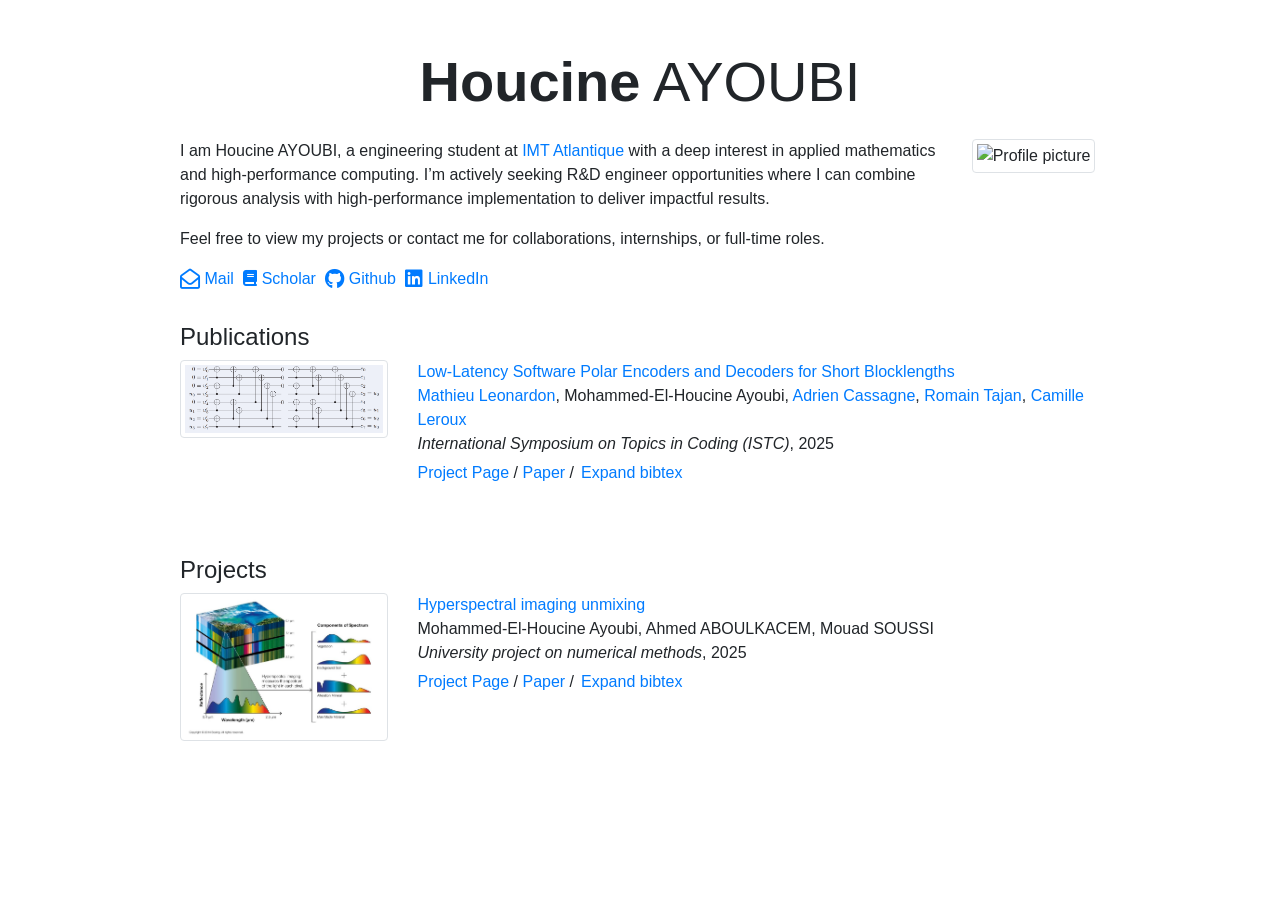
==== index.html @ 0d68928b "corrected a typo" ====
<!doctype html>
<html lang="en">

<head>
  <!-- Required meta tags -->
  <meta charset="utf-8">
  <meta name="viewport" content="width=device-width, initial-scale=1, shrink-to-fit=no">

  <!-- Bootstrap CSS -->
  <link rel="stylesheet" href="https://maxcdn.bootstrapcdn.com/bootstrap/4.0.0/css/bootstrap.min.css"
    integrity="sha384-Gn5384xqQ1aoWXA+058RXPxPg6fy4IWvTNh0E263XmFcJlSAwiGgFAW/dAiS6JXm" crossorigin="anonymous">
    <link rel="stylesheet" href="https://cdnjs.cloudflare.com/ajax/libs/font-awesome/6.2.0/css/all.min.css" integrity="sha512-xh6O/CkQoPOWDdYTDqeRdPCVd1SpvCA9XXcUnZS2FmJNp1coAFzvtCN9BmamE+4aHK8yyUHUSCcJHgXloTyT2A==" crossorigin="anonymous" referrerpolicy="no-referrer" />

  <title>Houcine AYOUBI</title>
  <link rel="icon" type="image/x-icon" href="assets/favicon.ico">
</head>

<body>
    <div class="container">
        <div class="row">
            <div class="col-md-1"></div>
            <div class="col-md-10">
                <div class="row" style="margin-top: 3em;">
                    <div class="col-sm-12" style="margin-bottom: 1em;">
                    <h3 class="display-4" style="text-align: center;"><span style="font-weight: bold;">Houcine</span> AYOUBI</h3>
                    </div>
                    <br>
                    <div class="col-md-10" style="">
                        
                <p>
                    I am Houcine AYOUBI, a engineering student at <a href="https://www.imt-atlantique.fr/en" target="_blank">IMT Atlantique</a> with a deep interest in applied mathematics and high-performance computing. 
                    I’m actively seeking R&D engineer opportunities where I can combine rigorous analysis with high-performance implementation to deliver impactful results.
                </p>

                <p>Feel free to view my projects or contact me for collaborations, internships, or full-time roles.</p>
                <p>
                    <a href="mailto:ayoubimohammedelhoucine@gmail.com" style="margin-right: 5px"><i class="far fa-envelope-open fa-lg"></i> Mail</a>
                    <a href="https://scholar.google.com/citations?user=-7CHMbkAAAAJ&hl=fr" target="_blank" style="margin-right: 5px"><i class="fa-solid fa-book"></i> Scholar</a>
                    <a href="https://github.com/m23ayou2" target="_blank" style="margin-right: 5px"><i class="fab fa-github fa-lg"></i> Github</a>
                    <a href="https://www.linkedin.com/in/mohammed-el-houcine-ayoubi" target="_blank" style="margin-right: 5px"><i class="fab fa-linkedin fa-lg"></i> LinkedIn</a>
                </p>
    
                    </div>
                    <div class="col-md-2" style="">
                        <img src="assets/img/profile.jpg" class="img-thumbnail" width="280px" alt="Profile picture">
                    </div>
                </div>
                <div class="row" style="margin-top: 1em;">
                    <div class="col-sm-12" style="">
                        <h4>Publications</h4>
                        <div style="margin-bottom: 3em;"> <div class="row"><div class="col-sm-3"><img src="assets/img/publications/enc.png" class="img-fluid img-thumbnail" alt="Project image"></div><div class="col-sm-9"><a href="https://2025.istc-conf.org/program/implementation-competition-awards/" target="_blank">Low-Latency Software Polar Encoders and Decoders for Short Blocklengths</a> <br><a href="https://www.mathieuleonardon.com/" target="_blank">Mathieu Leonardon</a>, Mohammed-El-Houcine Ayoubi, <a href="https://largo.lip6.fr/~cassagnea/" target="_blank">Adrien Cassagne</a>, <a href="https://rtajan.github.io/teaching/" target="_blank">Romain Tajan</a>, <a href="https://scholar.google.com/citations?user=EBYOGZAAAAAJ&hl=en" target="_blank">Camille Leroux</a> <br><span style="font-style: italic;">International Symposium on Topics in Coding (ISTC)</span>, 2025 <br><a href="https://2025.istc-conf.org/program/implementation-competition-awards/" target="_blank">Project Page</a> / <a href="https://www.arxiv.org/abs/2507.04734" target="_blank">Paper</a> /<button class="btn btn-link" type="button" data-toggle="collapse" data-target="#collapseNiemeyer2025NEXF" aria-expanded="false" aria-controls="collapseExample" style="margin-left: -6px; margin-top: -2px;">Expand bibtex</button><div class="collapse" id="collapseNiemeyer2025NEXF"><div class="card card-body"><pre><code>@InProceedings{Niemeyer2025NEXF, 
	author = {Mathieu Leonardon and Mohammed-El-Houcine Ayoubi and Adrien Cassagne and Romain Tajan and Camille Leroux}, 
	title = {Low-Latency Software Polar Encoders and Decoders for Short Blocklengths}, 
	booktitle = {International Symposium on Topics in Coding (ISTC)}, 
	year = {2025}, 
}</pre></code></div></div> </div> </div> </div>
                    </div>
                </div>
                <div class="row" style="margin-top: 1em;">
                    <div class="col-sm-12" style="">
                        <h4>Projects</h4>
                        <div style="margin-bottom: 3em;"> <div class="row"><div class="col-sm-3"><img src="assets/img/projects/unmix.png" class="img-fluid img-thumbnail" alt="Project image"></div><div class="col-sm-9"><a href="https://m23ayou2.github.io/spectrale_image_unmixing/" target="_blank">Hyperspectral imaging unmixing</a> <br>Mohammed-El-Houcine Ayoubi, Ahmed ABOULKACEM, Mouad SOUSSI <br><span style="font-style: italic;">University project on numerical methods</span>, 2025 <br><a href="https://m23ayou2.github.io/spectrale_image_unmixing/" target="_blank">Project Page</a> / <a href="https://m23ayou2.github.io/spectrale_image_unmixing/" target="_blank">Paper</a> /<button class="btn btn-link" type="button" data-toggle="collapse" data-target="#collapseNiemeyer2025NEXF" aria-expanded="false" aria-controls="collapseExample" style="margin-left: -6px; margin-top: -2px;">Expand bibtex</button><div class="collapse" id="collapseNiemeyer2025NEXF"><div class="card card-body"><pre><code>@InProceedings{Niemeyer2025NEXF, 
	author = {Mohammed-El-Houcine Ayoubi and Ahmed ABOULKACEM and Mouad SOUSSI}, 
	title = {Hyperspectral imaging unmixing}, 
	booktitle = {University project on numerical methods}, 
	year = {2025}, 
}</pre></code></div></div> </div> </div> </div>
                    </div>
                </div>
                <div class="row" style="margin-top: 3em; margin-bottom: 1em;">
                    
    
                </div>
            </div>
            <div class="col-md-1"></div>
        </div?
    </div>

    <!-- Optional JavaScript -->
    <!-- jQuery first, then Popper.js, then Bootstrap JS -->
    <script src="https://code.jquery.com/jquery-3.2.1.slim.min.js"
      integrity="sha384-KJ3o2DKtIkvYIK3UENzmM7KCkRr/rE9/Qpg6aAZGJwFDMVNA/GpGFF93hXpG5KkN"
      crossorigin="anonymous"></script>
    <script src="https://cdnjs.cloudflare.com/ajax/libs/popper.js/1.12.9/umd/popper.min.js"
      integrity="sha384-ApNbgh9B+Y1QKtv3Rn7W3mgPxhU9K/ScQsAP7hUibX39j7fakFPskvXusvfa0b4Q"
      crossorigin="anonymous"></script>
    <script src="https://maxcdn.bootstrapcdn.com/bootstrap/4.0.0/js/bootstrap.min.js"
      integrity="sha384-JZR6Spejh4U02d8jOt6vLEHfe/JQGiRRSQQxSfFWpi1MquVdAyjUar5+76PVCmYl"
      crossorigin="anonymous"></script>
</body>

</html>
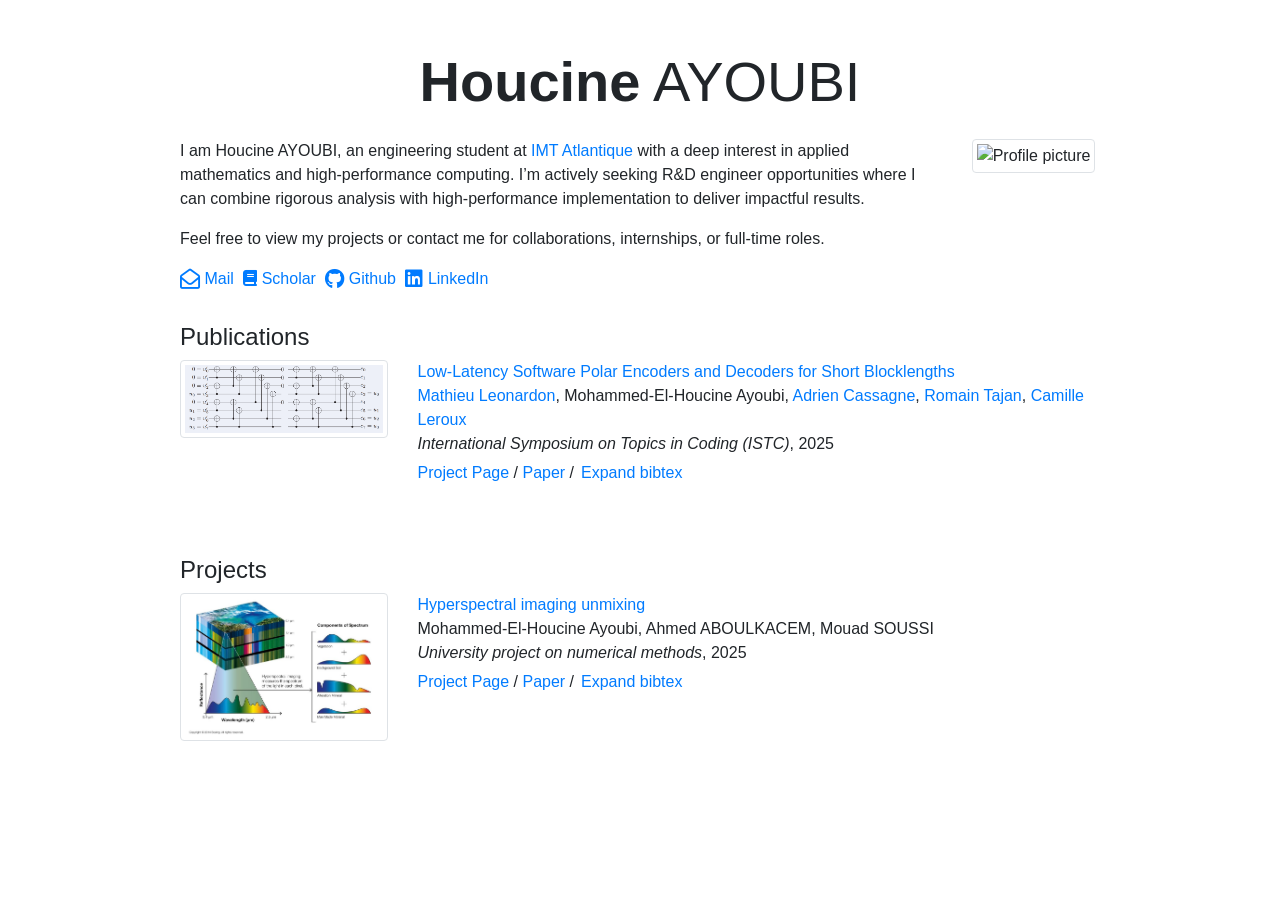
==== commit 5b521627: "corrected typos" ====
--- a/index.html
+++ b/index.html
@@ -29,7 +29,7 @@
                     <div class="col-md-10" style="">
                         
                 <p>
-                    I am Houcine AYOUBI, a engineering student at <a href="https://www.imt-atlantique.fr/en" target="_blank">IMT Atlantique</a> with a deep interest in applied mathematics and high-performance computing. 
+                    I am Houcine AYOUBI, an engineering student at <a href="https://www.imt-atlantique.fr/en" target="_blank">IMT Atlantique</a> with a deep interest in applied mathematics and high-performance computing. 
                     I’m actively seeking R&D engineer opportunities where I can combine rigorous analysis with high-performance implementation to deliver impactful results.
                 </p>
 
@@ -60,7 +60,7 @@
                 <div class="row" style="margin-top: 1em;">
                     <div class="col-sm-12" style="">
                         <h4>Projects</h4>
-                        <div style="margin-bottom: 3em;"> <div class="row"><div class="col-sm-3"><img src="assets/img/projects/unmix.png" class="img-fluid img-thumbnail" alt="Project image"></div><div class="col-sm-9"><a href="https://m23ayou2.github.io/spectrale_image_unmixing/" target="_blank">Hyperspectral imaging unmixing</a> <br>Mohammed-El-Houcine Ayoubi, Ahmed ABOULKACEM, Mouad SOUSSI <br><span style="font-style: italic;">University project on numerical methods</span>, 2025 <br><a href="https://m23ayou2.github.io/spectrale_image_unmixing/" target="_blank">Project Page</a> / <a href="https://m23ayou2.github.io/spectrale_image_unmixing/" target="_blank">Paper</a> /<button class="btn btn-link" type="button" data-toggle="collapse" data-target="#collapseNiemeyer2025NEXF" aria-expanded="false" aria-controls="collapseExample" style="margin-left: -6px; margin-top: -2px;">Expand bibtex</button><div class="collapse" id="collapseNiemeyer2025NEXF"><div class="card card-body"><pre><code>@InProceedings{Niemeyer2025NEXF, 
+                        <div style="margin-bottom: 3em;"> <div class="row"><div class="col-sm-3"><img src="assets/img/projects/unmix.png" class="img-fluid img-thumbnail" alt="Project image"></div><div class="col-sm-9"><a href="https://m23ayou2.github.io/hyperspectral_imaging_unmixing/" target="_blank">Hyperspectral imaging unmixing</a> <br>Mohammed-El-Houcine Ayoubi, Ahmed ABOULKACEM, Mouad SOUSSI <br><span style="font-style: italic;">University project on numerical methods</span>, 2025 <br><a href="https://m23ayou2.github.io/hyperspectral_imaging_unmixing/" target="_blank">Project Page</a> / <a href="https://m23ayou2.github.io/hyperspectral_imaging_unmixing/" target="_blank">Paper</a> /<button class="btn btn-link" type="button" data-toggle="collapse" data-target="#collapseNiemeyer2025NEXF" aria-expanded="false" aria-controls="collapseExample" style="margin-left: -6px; margin-top: -2px;">Expand bibtex</button><div class="collapse" id="collapseNiemeyer2025NEXF"><div class="card card-body"><pre><code>@InProceedings{Niemeyer2025NEXF, 
 	author = {Mohammed-El-Houcine Ayoubi and Ahmed ABOULKACEM and Mouad SOUSSI}, 
 	title = {Hyperspectral imaging unmixing}, 
 	booktitle = {University project on numerical methods}, 
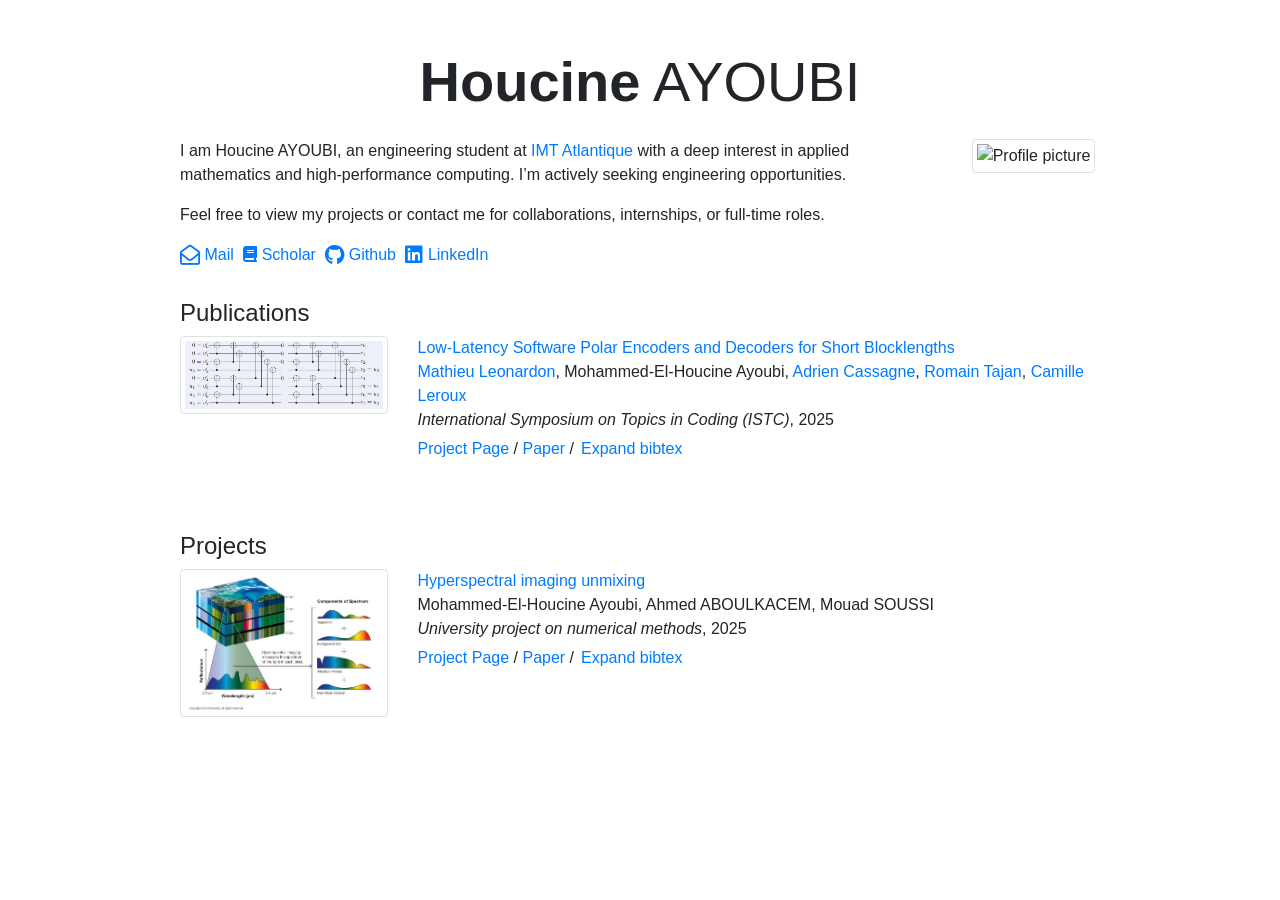
==== commit 980af970: "few updates" ====
--- a/index.html
+++ b/index.html
@@ -30,7 +30,7 @@
                         
                 <p>
                     I am Houcine AYOUBI, an engineering student at <a href="https://www.imt-atlantique.fr/en" target="_blank">IMT Atlantique</a> with a deep interest in applied mathematics and high-performance computing. 
-                    I’m actively seeking R&D engineer opportunities where I can combine rigorous analysis with high-performance implementation to deliver impactful results.
+                    I’m actively seeking engineering opportunities.
                 </p>
 
                 <p>Feel free to view my projects or contact me for collaborations, internships, or full-time roles.</p>
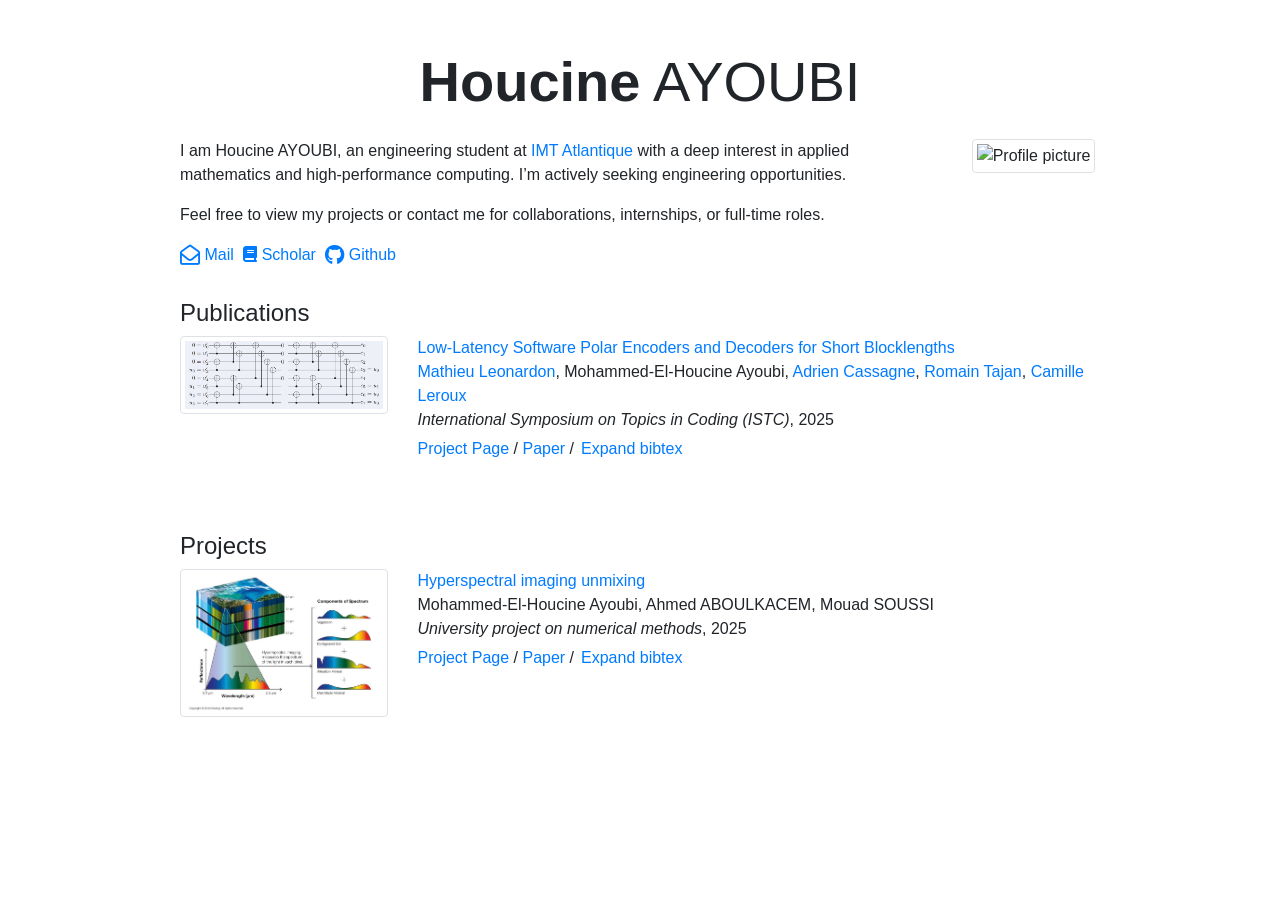
==== commit 25b2ea86: "Update email contact link in index.html" ====
--- a/index.html
+++ b/index.html
@@ -35,10 +35,9 @@
 
                 <p>Feel free to view my projects or contact me for collaborations, internships, or full-time roles.</p>
                 <p>
-                    <a href="mailto:ayoubimohammedelhoucine@gmail.com" style="margin-right: 5px"><i class="far fa-envelope-open fa-lg"></i> Mail</a>
+                    <a href="mailto:ayoubihoucine99@gmail.com" style="margin-right: 5px"><i class="far fa-envelope-open fa-lg"></i> Mail</a>
                     <a href="https://scholar.google.com/citations?user=-7CHMbkAAAAJ&hl=fr" target="_blank" style="margin-right: 5px"><i class="fa-solid fa-book"></i> Scholar</a>
                     <a href="https://github.com/m23ayou2" target="_blank" style="margin-right: 5px"><i class="fab fa-github fa-lg"></i> Github</a>
-                    <a href="https://www.linkedin.com/in/mohammed-el-houcine-ayoubi" target="_blank" style="margin-right: 5px"><i class="fab fa-linkedin fa-lg"></i> LinkedIn</a>
                 </p>
     
                     </div>
@@ -91,4 +90,4 @@
 </body>
 
 </html>
-    +    
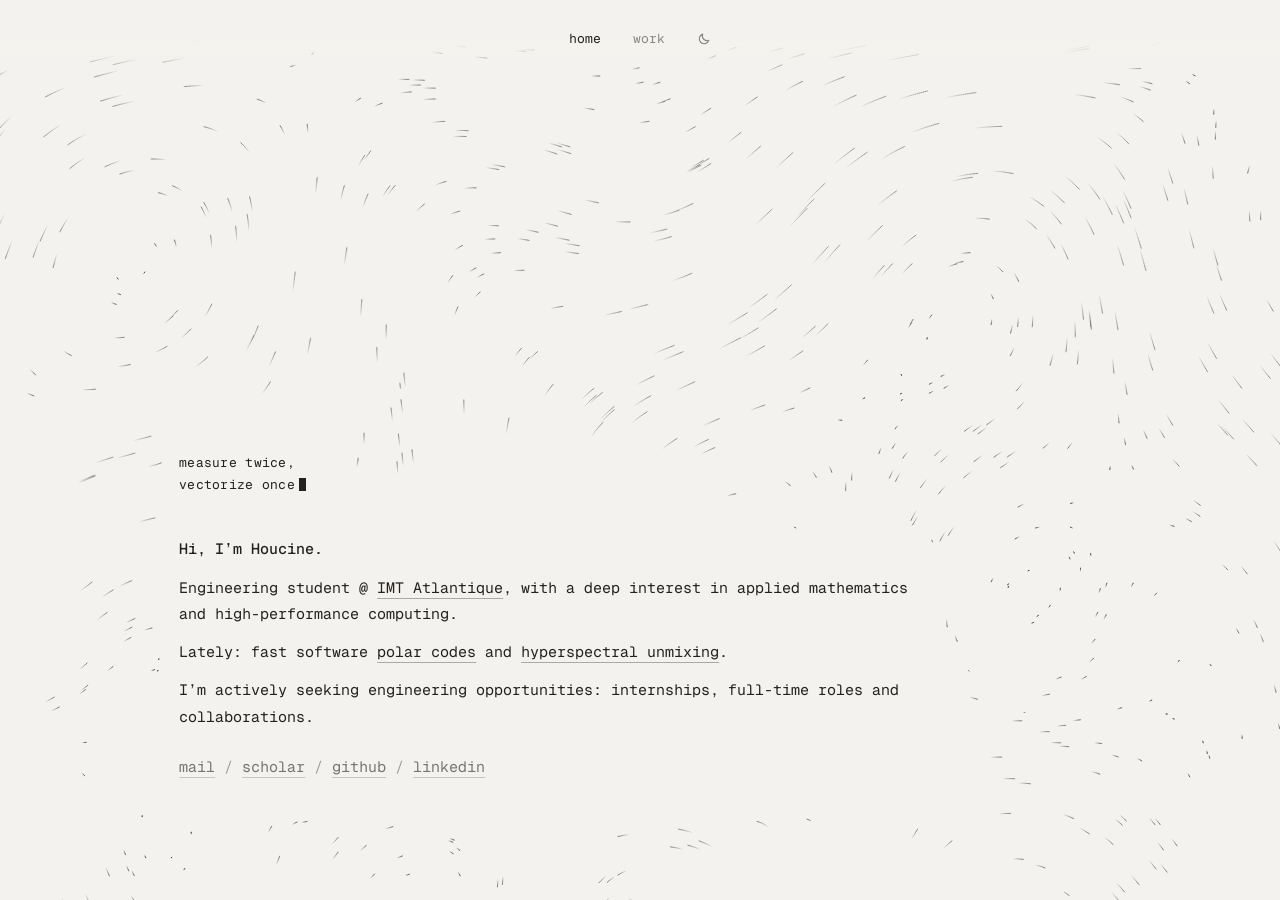
==== commit 2d2b82ac: "redesign site: animated home page, work page, dark mode - plain HTML/CSS/JS, still served directly b" ====
--- a/index.html
+++ b/index.html
@@ -1,93 +1,36 @@
-
-    <!doctype html>
+<!doctype html>
 <html lang="en">
-
 <head>
-  <!-- Required meta tags -->
   <meta charset="utf-8">
-  <meta name="viewport" content="width=device-width, initial-scale=1, shrink-to-fit=no">
-
-  <!-- Bootstrap CSS -->
-  <link rel="stylesheet" href="https://maxcdn.bootstrapcdn.com/bootstrap/4.0.0/css/bootstrap.min.css"
-    integrity="sha384-Gn5384xqQ1aoWXA+058RXPxPg6fy4IWvTNh0E263XmFcJlSAwiGgFAW/dAiS6JXm" crossorigin="anonymous">
-    <link rel="stylesheet" href="https://cdnjs.cloudflare.com/ajax/libs/font-awesome/6.2.0/css/all.min.css" integrity="sha512-xh6O/CkQoPOWDdYTDqeRdPCVd1SpvCA9XXcUnZS2FmJNp1coAFzvtCN9BmamE+4aHK8yyUHUSCcJHgXloTyT2A==" crossorigin="anonymous" referrerpolicy="no-referrer" />
-
-  <title>Houcine AYOUBI</title>
+  <meta name="viewport" content="width=device-width, initial-scale=1">
+  <title>Houcine Ayoubi</title>
+  <meta name="description" content="Engineering student at IMT Atlantique, interested in applied mathematics and high-performance computing.">
+  <meta property="og:title" content="Houcine Ayoubi">
+  <meta property="og:description" content="Engineering student at IMT Atlantique, interested in applied mathematics and high-performance computing.">
+  <meta property="og:type" content="website">
   <link rel="icon" type="image/x-icon" href="assets/favicon.ico">
+  <script>try{var t=localStorage.getItem('theme');if(t==='light'||t==='dark')document.documentElement.dataset.theme=t}catch(e){}</script>
+  <link rel="preconnect" href="https://fonts.googleapis.com">
+  <link rel="preconnect" href="https://fonts.gstatic.com" crossorigin>
+  <link rel="stylesheet" href="https://fonts.googleapis.com/css2?family=Geist+Mono:wght@400;500&display=swap">
+  <link rel="stylesheet" href="assets/css/style.css">
+  <script src="assets/js/site.js" defer></script><script src="assets/js/flow.js" defer></script>
 </head>
-
 <body>
-    <div class="container">
-        <div class="row">
-            <div class="col-md-1"></div>
-            <div class="col-md-10">
-                <div class="row" style="margin-top: 3em;">
-                    <div class="col-sm-12" style="margin-bottom: 1em;">
-                    <h3 class="display-4" style="text-align: center;"><span style="font-weight: bold;">Houcine</span> AYOUBI</h3>
-                    </div>
-                    <br>
-                    <div class="col-md-10" style="">
-                        
-                <p>
-                    I am Houcine AYOUBI, an engineering student at <a href="https://www.imt-atlantique.fr/en" target="_blank">IMT Atlantique</a> with a deep interest in applied mathematics and high-performance computing. 
-                    I’m actively seeking engineering opportunities.
-                </p>
-
-                <p>Feel free to view my projects or contact me for collaborations, internships, or full-time roles.</p>
-                <p>
-                    <a href="mailto:ayoubihoucine99@gmail.com" style="margin-right: 5px"><i class="far fa-envelope-open fa-lg"></i> Mail</a>
-                    <a href="https://scholar.google.com/citations?user=-7CHMbkAAAAJ&hl=fr" target="_blank" style="margin-right: 5px"><i class="fa-solid fa-book"></i> Scholar</a>
-                    <a href="https://github.com/m23ayou2" target="_blank" style="margin-right: 5px"><i class="fab fa-github fa-lg"></i> Github</a>
-                </p>
-    
-                    </div>
-                    <div class="col-md-2" style="">
-                        <img src="assets/img/profile.jpg" class="img-thumbnail" width="280px" alt="Profile picture">
-                    </div>
-                </div>
-                <div class="row" style="margin-top: 1em;">
-                    <div class="col-sm-12" style="">
-                        <h4>Publications</h4>
-                        <div style="margin-bottom: 3em;"> <div class="row"><div class="col-sm-3"><img src="assets/img/publications/enc.png" class="img-fluid img-thumbnail" alt="Project image"></div><div class="col-sm-9"><a href="https://2025.istc-conf.org/program/implementation-competition-awards/" target="_blank">Low-Latency Software Polar Encoders and Decoders for Short Blocklengths</a> <br><a href="https://www.mathieuleonardon.com/" target="_blank">Mathieu Leonardon</a>, Mohammed-El-Houcine Ayoubi, <a href="https://largo.lip6.fr/~cassagnea/" target="_blank">Adrien Cassagne</a>, <a href="https://rtajan.github.io/teaching/" target="_blank">Romain Tajan</a>, <a href="https://scholar.google.com/citations?user=EBYOGZAAAAAJ&hl=en" target="_blank">Camille Leroux</a> <br><span style="font-style: italic;">International Symposium on Topics in Coding (ISTC)</span>, 2025 <br><a href="https://2025.istc-conf.org/program/implementation-competition-awards/" target="_blank">Project Page</a> / <a href="https://www.arxiv.org/abs/2507.04734" target="_blank">Paper</a> /<button class="btn btn-link" type="button" data-toggle="collapse" data-target="#collapseNiemeyer2025NEXF" aria-expanded="false" aria-controls="collapseExample" style="margin-left: -6px; margin-top: -2px;">Expand bibtex</button><div class="collapse" id="collapseNiemeyer2025NEXF"><div class="card card-body"><pre><code>@InProceedings{Niemeyer2025NEXF, 
-	author = {Mathieu Leonardon and Mohammed-El-Houcine Ayoubi and Adrien Cassagne and Romain Tajan and Camille Leroux}, 
-	title = {Low-Latency Software Polar Encoders and Decoders for Short Blocklengths}, 
-	booktitle = {International Symposium on Topics in Coding (ISTC)}, 
-	year = {2025}, 
-}</pre></code></div></div> </div> </div> </div>
-                    </div>
-                </div>
-                <div class="row" style="margin-top: 1em;">
-                    <div class="col-sm-12" style="">
-                        <h4>Projects</h4>
-                        <div style="margin-bottom: 3em;"> <div class="row"><div class="col-sm-3"><img src="assets/img/projects/unmix.png" class="img-fluid img-thumbnail" alt="Project image"></div><div class="col-sm-9"><a href="https://m23ayou2.github.io/hyperspectral_imaging_unmixing/" target="_blank">Hyperspectral imaging unmixing</a> <br>Mohammed-El-Houcine Ayoubi, Ahmed ABOULKACEM, Mouad SOUSSI <br><span style="font-style: italic;">University project on numerical methods</span>, 2025 <br><a href="https://m23ayou2.github.io/hyperspectral_imaging_unmixing/" target="_blank">Project Page</a> / <a href="https://m23ayou2.github.io/hyperspectral_imaging_unmixing/" target="_blank">Paper</a> /<button class="btn btn-link" type="button" data-toggle="collapse" data-target="#collapseNiemeyer2025NEXF" aria-expanded="false" aria-controls="collapseExample" style="margin-left: -6px; margin-top: -2px;">Expand bibtex</button><div class="collapse" id="collapseNiemeyer2025NEXF"><div class="card card-body"><pre><code>@InProceedings{Niemeyer2025NEXF, 
-	author = {Mohammed-El-Houcine Ayoubi and Ahmed ABOULKACEM and Mouad SOUSSI}, 
-	title = {Hyperspectral imaging unmixing}, 
-	booktitle = {University project on numerical methods}, 
-	year = {2025}, 
-}</pre></code></div></div> </div> </div> </div>
-                    </div>
-                </div>
-                <div class="row" style="margin-top: 3em; margin-bottom: 1em;">
-                    
-    
-                </div>
-            </div>
-            <div class="col-md-1"></div>
-        </div?
+  <nav class="nav" aria-label="Main">
+    <a href="./" aria-current="page">home</a><a href="work.html">work</a>
+    <button class="theme-toggle" type="button" aria-label="Toggle dark mode"><svg class="icon-moon" viewBox="0 0 16 16" fill="none" stroke="currentColor" stroke-width="1.4" stroke-linecap="round" stroke-linejoin="round" aria-hidden="true"><path d="M13.5 9.6A5.6 5.6 0 0 1 6.4 2.5a5.6 5.6 0 1 0 7.1 7.1z"/></svg><svg class="icon-sun" viewBox="0 0 16 16" fill="none" stroke="currentColor" stroke-width="1.4" stroke-linecap="round" aria-hidden="true"><circle cx="8" cy="8" r="2.8"/><path d="M8 1.2v1.6M8 13.2v1.6M1.2 8h1.6M13.2 8h1.6M3.2 3.2l1.1 1.1M11.7 11.7l1.1 1.1M3.2 12.8l1.1-1.1M11.7 4.3l1.1-1.1"/></svg></button>
+  </nav>
+  <canvas id="flow" aria-hidden="true"></canvas>
+  <main class="hero">
+    <blockquote class="motto reveal" data-avoid>measure twice,<br>vectorize once<span class="cursor" aria-hidden="true"></span></blockquote>
+    <div class="intro reveal" style="--i: 1" data-avoid>
+        <h1>Hi, I’m Houcine.</h1>
+        <p>Engineering student @ <a href="https://www.imt-atlantique.fr/en" target="_blank" rel="noopener noreferrer">IMT Atlantique</a>, with a deep interest in applied mathematics and high-performance computing.</p>
+        <p>Lately: fast software <a class="cite" href="work.html#Leonardon2025Polar">polar codes<span class="note"><b>Low-Latency Software Polar Encoders and Decoders for Short Blocklengths</b>ISTC 2025, with M. Leonardon, A. Cassagne, R. Tajan and C. Leroux</span></a> and <a class="cite" href="work.html#Ayoubi2025Unmixing">hyperspectral unmixing<span class="note"><b>Hyperspectral imaging unmixing</b>Numerical methods project, 2025, with A. Aboulkacem and M. Soussi</span></a>.</p>
+        <p>I’m actively seeking engineering opportunities: internships, full-time roles and collaborations.</p>
+        <p class="links"><a href="mailto:ayoubimohammedelhoucine@gmail.com">mail</a><span class="sep"> / </span><a href="https://scholar.google.com/citations?user=-7CHMbkAAAAJ&amp;hl=fr" target="_blank" rel="noopener noreferrer">scholar</a><span class="sep"> / </span><a href="https://github.com/m23ayou2" target="_blank" rel="noopener noreferrer">github</a><span class="sep"> / </span><a href="https://www.linkedin.com/in/mohammed-el-houcine-ayoubi" target="_blank" rel="noopener noreferrer">linkedin</a></p>
     </div>
-
-    <!-- Optional JavaScript -->
-    <!-- jQuery first, then Popper.js, then Bootstrap JS -->
-    <script src="https://code.jquery.com/jquery-3.2.1.slim.min.js"
-      integrity="sha384-KJ3o2DKtIkvYIK3UENzmM7KCkRr/rE9/Qpg6aAZGJwFDMVNA/GpGFF93hXpG5KkN"
-      crossorigin="anonymous"></script>
-    <script src="https://cdnjs.cloudflare.com/ajax/libs/popper.js/1.12.9/umd/popper.min.js"
-      integrity="sha384-ApNbgh9B+Y1QKtv3Rn7W3mgPxhU9K/ScQsAP7hUibX39j7fakFPskvXusvfa0b4Q"
-      crossorigin="anonymous"></script>
-    <script src="https://maxcdn.bootstrapcdn.com/bootstrap/4.0.0/js/bootstrap.min.js"
-      integrity="sha384-JZR6Spejh4U02d8jOt6vLEHfe/JQGiRRSQQxSfFWpi1MquVdAyjUar5+76PVCmYl"
-      crossorigin="anonymous"></script>
+  </main>
 </body>
-
 </html>
-    
--- a/assets/css/style.css
+++ b/assets/css/style.css
@@ -0,0 +1,328 @@
+/* Cross-page fade between home and work (progressive enhancement). */
+@view-transition { navigation: auto; }
+
+:root {
+  --bg: #f4f2ee;
+  --fg: #24221f;
+  --muted: color-mix(in srgb, var(--fg) 62%, transparent);
+  --line: color-mix(in srgb, var(--fg) 35%, transparent);
+  --faint: color-mix(in srgb, var(--fg) 12%, transparent);
+  --wash: color-mix(in srgb, var(--fg) 5%, transparent);
+  --flow-alpha: 0.32;
+  --gutter: clamp(1.25rem, 14vw, 18rem);
+  color-scheme: light;
+}
+
+@media (prefers-color-scheme: dark) {
+  :root:not([data-theme="light"]) {
+    --bg: #181715;
+    --fg: #f3eee6;
+    --muted: color-mix(in srgb, var(--fg) 55%, transparent);
+    --flow-alpha: 0.26;
+    color-scheme: dark;
+  }
+}
+
+:root[data-theme="dark"] {
+  --bg: #181715;
+  --fg: #f3eee6;
+  --muted: color-mix(in srgb, var(--fg) 55%, transparent);
+  --flow-alpha: 0.26;
+  color-scheme: dark;
+}
+
+* { box-sizing: border-box; }
+
+html { -webkit-text-size-adjust: 100%; }
+
+body {
+  margin: 0;
+  background: var(--bg);
+  color: var(--fg);
+  font: 400 15px/1.75 "Geist Mono", ui-monospace, SFMono-Regular, Menlo, Consolas, monospace;
+  overflow-x: clip;
+  -webkit-font-smoothing: antialiased;
+  transition: background-color .3s ease, color .3s ease;
+}
+
+@media (max-width: 640px) {
+  body { font-size: 14px; }
+}
+
+a {
+  color: inherit;
+  text-decoration: underline 1px var(--line);
+  text-underline-offset: 5px;
+  transition: text-decoration-color .15s, opacity .15s;
+}
+
+a:hover, a:focus-visible { text-decoration-color: currentColor; }
+
+:focus-visible { outline: 1px dashed currentColor; outline-offset: 4px; }
+
+::selection { background: var(--fg); color: var(--bg); }
+
+/* ---------- nav ---------- */
+
+.nav {
+  position: fixed;
+  inset: 0 0 auto;
+  z-index: 30;
+  display: flex;
+  align-items: center;
+  justify-content: center;
+  gap: 2rem;
+  padding: 1.75rem 1rem 1.5rem;
+  font-size: 13px;
+  background: linear-gradient(var(--bg) 55%, transparent);
+  view-transition-name: nav;
+}
+
+.nav a, .theme-toggle {
+  opacity: .5;
+  text-decoration: none;
+  transition: opacity .15s;
+}
+
+.nav a:hover, .nav a:focus-visible, .nav a[aria-current="page"],
+.theme-toggle:hover, .theme-toggle:focus-visible { opacity: 1; }
+
+.theme-toggle {
+  display: inline-flex;
+  padding: 6px;
+  margin: -6px;
+  border: 0;
+  background: none;
+  color: inherit;
+  cursor: pointer;
+}
+
+.theme-toggle svg { width: 14px; height: 14px; }
+
+.icon-sun { display: none; }
+
+@media (prefers-color-scheme: dark) {
+  :root:not([data-theme="light"]) .icon-sun { display: block; }
+  :root:not([data-theme="light"]) .icon-moon { display: none; }
+}
+
+:root[data-theme="dark"] .icon-sun { display: block; }
+:root[data-theme="dark"] .icon-moon { display: none; }
+
+/* ---------- home ---------- */
+
+#flow {
+  position: fixed;
+  inset: 0;
+  width: 100%;
+  height: 100%;
+  pointer-events: none;
+}
+
+.hero {
+  position: relative;
+  z-index: 10;
+  display: flex;
+  flex-direction: column;
+  justify-content: flex-end;
+  gap: 2.5rem;
+  min-height: 100vh;
+  min-height: 100dvh;
+  padding: 7rem var(--gutter) clamp(3rem, 12vh, 8rem);
+}
+
+.motto {
+  width: fit-content;
+  margin: 0;
+  font-size: 13px;
+  line-height: 1.7;
+  letter-spacing: .02em;
+}
+
+.cursor {
+  display: inline-block;
+  width: .55em;
+  height: 1em;
+  margin-left: .3em;
+  vertical-align: -.15em;
+  background: currentColor;
+  animation: blink 1.1s steps(1) infinite;
+}
+
+@keyframes blink { 50% { opacity: 0; } }
+
+.intro { width: fit-content; max-width: 46rem; }
+
+.intro h1 { margin: 0 0 .75rem; font-size: inherit; font-weight: 500; }
+
+.intro p { margin: 0 0 .75rem; }
+
+.links { margin-top: 1.5rem !important; }
+
+.links a { opacity: .6; }
+
+.links a:hover, .links a:focus-visible { opacity: 1; }
+
+.sep { opacity: .4; }
+
+/* Hover card on inline links, e.g. the paper behind "polar codes". */
+.cite { position: relative; }
+
+.note {
+  position: absolute;
+  left: 0;
+  bottom: calc(100% + .6rem);
+  z-index: 5;
+  width: max-content;
+  max-width: min(24rem, 80vw);
+  padding: .65rem .85rem;
+  border: 1px solid var(--faint);
+  border-radius: 8px;
+  background: var(--bg);
+  box-shadow: 0 10px 30px -14px rgb(0 0 0 / .3);
+  color: var(--muted);
+  font-size: 12px;
+  line-height: 1.55;
+  white-space: normal;
+  opacity: 0;
+  transform: translateY(4px);
+  pointer-events: none;
+  transition: opacity .15s, transform .15s;
+}
+
+.note b { display: block; margin-bottom: .25rem; color: var(--fg); font-weight: 500; }
+
+.cite:hover .note, .cite:focus-visible .note { opacity: 1; transform: none; }
+
+@media (hover: hover) {
+  .cite { white-space: nowrap; }
+}
+
+@media (hover: none), (max-width: 640px) {
+  .note { display: none; }
+}
+
+.reveal {
+  animation: rise .9s cubic-bezier(.2, .7, .2, 1) both;
+  animation-delay: calc(var(--i, 0) * 140ms + 80ms);
+}
+
+@keyframes rise { from { opacity: 0; transform: translateY(10px); } }
+
+/* ---------- work ---------- */
+
+.page { padding: 8.5rem var(--gutter) 2rem; }
+
+.page > * { max-width: 48rem; }
+
+.page-head h1 { margin: 0 0 .5rem; font-size: inherit; font-weight: 500; }
+
+.page-head p { margin: 0; color: var(--muted); }
+
+.section { margin-top: 4rem; }
+
+.section h2 {
+  display: flex;
+  justify-content: space-between;
+  margin: 0 0 2rem;
+  padding-bottom: .75rem;
+  border-bottom: 1px solid var(--faint);
+  color: var(--muted);
+  font-size: 13px;
+  font-weight: 400;
+  letter-spacing: .02em;
+}
+
+.entries { display: grid; gap: 2.75rem; margin: 0; padding: 0; list-style: none; }
+
+.entry {
+  display: grid;
+  grid-template-columns: 11rem 1fr;
+  gap: 1.5rem;
+  align-items: start;
+  scroll-margin-top: 7rem;
+}
+
+.entry > div { min-width: 0; }
+
+.thumb {
+  display: block;
+  overflow: hidden;
+  border: 1px solid var(--faint);
+  border-radius: 6px;
+  background: #fff;
+}
+
+.thumb img { display: block; width: 100%; height: auto; transition: transform .4s ease; }
+
+.thumb:hover img { transform: scale(1.04); }
+
+.entry h3 { margin: 0 0 .4rem; font-size: inherit; font-weight: 500; line-height: 1.55; }
+
+.entry h3 a { text-decoration-color: transparent; }
+
+.entry h3 a:hover, .entry h3 a:focus-visible, .entry:target h3 a { text-decoration-color: currentColor; }
+
+.entry p { margin: 0; }
+
+.authors, .venue { color: var(--muted); font-size: 13px; }
+
+.authors a { text-decoration-color: var(--faint); }
+
+.me { color: var(--fg); font-weight: 500; }
+
+.award { color: var(--fg); font-size: 12px; }
+
+.artefacts { margin-top: .7rem !important; font-size: 13px; }
+
+.link-button {
+  padding: 0;
+  border: 0;
+  background: none;
+  color: inherit;
+  font: inherit;
+  text-decoration: underline 1px var(--line);
+  text-underline-offset: 5px;
+  cursor: pointer;
+}
+
+.link-button:hover, .link-button:focus-visible { text-decoration-color: currentColor; }
+
+.bib { position: relative; margin-top: .9rem; }
+
+.bib pre {
+  margin: 0;
+  padding: .9rem 1rem;
+  overflow-x: auto;
+  border-radius: 6px;
+  background: var(--wash);
+  font: 12px/1.6 "Geist Mono", ui-monospace, SFMono-Regular, Menlo, Consolas, monospace;
+}
+
+.copy {
+  position: absolute;
+  top: .55rem;
+  right: .6rem;
+  padding: .15rem .5rem;
+  border: 1px solid var(--faint);
+  border-radius: 4px;
+  background: var(--bg);
+  color: var(--muted);
+  font: inherit;
+  font-size: 11px;
+  cursor: pointer;
+}
+
+.copy:hover, .copy:focus-visible { color: var(--fg); }
+
+@media (max-width: 640px) {
+  .entry { grid-template-columns: 1fr; gap: 1rem; }
+  .thumb { max-width: 22rem; }
+}
+
+.site-footer { padding: 4rem var(--gutter) 2.5rem; color: var(--muted); font-size: 12px; }
+
+@media (prefers-reduced-motion: reduce) {
+  .reveal, .cursor { animation: none; }
+  ::view-transition-group(*), ::view-transition-old(*), ::view-transition-new(*) { animation: none !important; }
+}
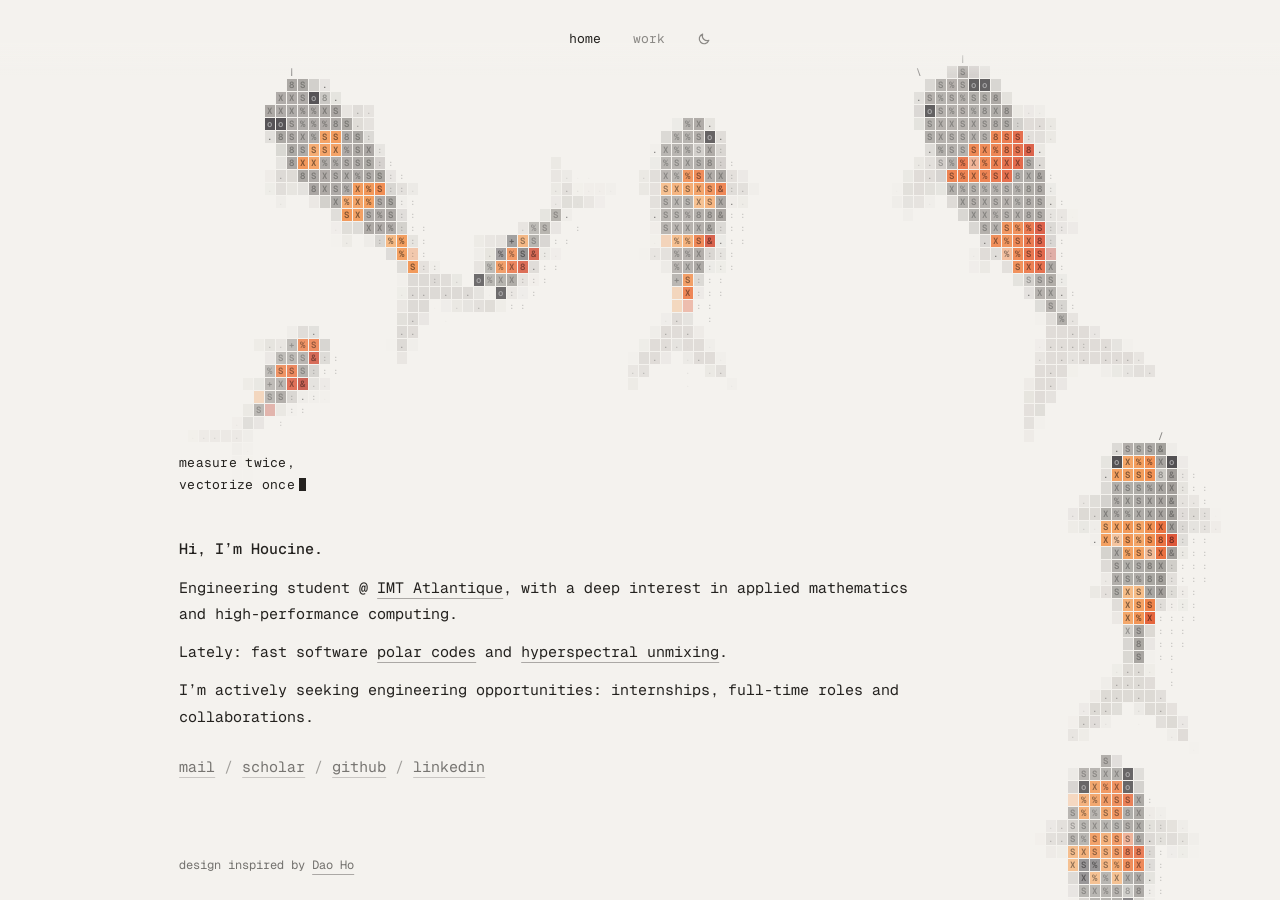
==== commit ef7d2cd9: "add ASCII koi pond background and design credit - koi pond on the home page (assets/js/pond.js), ins" ====
--- a/index.html
+++ b/index.html
@@ -12,16 +12,16 @@
   <script>try{var t=localStorage.getItem('theme');if(t==='light'||t==='dark')document.documentElement.dataset.theme=t}catch(e){}</script>
   <link rel="preconnect" href="https://fonts.googleapis.com">
   <link rel="preconnect" href="https://fonts.gstatic.com" crossorigin>
-  <link rel="stylesheet" href="https://fonts.googleapis.com/css2?family=Geist+Mono:wght@400;500&display=swap">
+  <link rel="stylesheet" href="https://fonts.googleapis.com/css2?family=Geist+Mono:wght@400;500;600&display=swap">
   <link rel="stylesheet" href="assets/css/style.css">
-  <script src="assets/js/site.js" defer></script><script src="assets/js/flow.js" defer></script>
+  <script src="assets/js/site.js" defer></script><script src="assets/js/pond.js" defer></script>
 </head>
 <body>
-  <nav class="nav" aria-label="Main">
+  <nav class="nav" aria-label="Main" data-dim>
     <a href="./" aria-current="page">home</a><a href="work.html">work</a>
     <button class="theme-toggle" type="button" aria-label="Toggle dark mode"><svg class="icon-moon" viewBox="0 0 16 16" fill="none" stroke="currentColor" stroke-width="1.4" stroke-linecap="round" stroke-linejoin="round" aria-hidden="true"><path d="M13.5 9.6A5.6 5.6 0 0 1 6.4 2.5a5.6 5.6 0 1 0 7.1 7.1z"/></svg><svg class="icon-sun" viewBox="0 0 16 16" fill="none" stroke="currentColor" stroke-width="1.4" stroke-linecap="round" aria-hidden="true"><circle cx="8" cy="8" r="2.8"/><path d="M8 1.2v1.6M8 13.2v1.6M1.2 8h1.6M13.2 8h1.6M3.2 3.2l1.1 1.1M11.7 11.7l1.1 1.1M3.2 12.8l1.1-1.1M11.7 4.3l1.1-1.1"/></svg></button>
   </nav>
-  <canvas id="flow" aria-hidden="true"></canvas>
+  <canvas id="pond" aria-hidden="true"></canvas>
   <main class="hero">
     <blockquote class="motto reveal" data-avoid>measure twice,<br>vectorize once<span class="cursor" aria-hidden="true"></span></blockquote>
     <div class="intro reveal" style="--i: 1" data-avoid>
@@ -31,6 +31,7 @@
         <p>I’m actively seeking engineering opportunities: internships, full-time roles and collaborations.</p>
         <p class="links"><a href="mailto:ayoubimohammedelhoucine@gmail.com">mail</a><span class="sep"> / </span><a href="https://scholar.google.com/citations?user=-7CHMbkAAAAJ&amp;hl=fr" target="_blank" rel="noopener noreferrer">scholar</a><span class="sep"> / </span><a href="https://github.com/m23ayou2" target="_blank" rel="noopener noreferrer">github</a><span class="sep"> / </span><a href="https://www.linkedin.com/in/mohammed-el-houcine-ayoubi" target="_blank" rel="noopener noreferrer">linkedin</a></p>
     </div>
+    <p class="credit reveal" style="--i: 2" data-avoid>design inspired by <a href="https://www.daoho.dev/" target="_blank" rel="noopener noreferrer">Dao Ho</a></p>
   </main>
 </body>
 </html>
--- a/assets/css/style.css
+++ b/assets/css/style.css
@@ -8,7 +8,6 @@
   --line: color-mix(in srgb, var(--fg) 35%, transparent);
   --faint: color-mix(in srgb, var(--fg) 12%, transparent);
   --wash: color-mix(in srgb, var(--fg) 5%, transparent);
-  --flow-alpha: 0.32;
   --gutter: clamp(1.25rem, 14vw, 18rem);
   color-scheme: light;
 }
@@ -18,7 +17,6 @@
     --bg: #181715;
     --fg: #f3eee6;
     --muted: color-mix(in srgb, var(--fg) 55%, transparent);
-    --flow-alpha: 0.26;
     color-scheme: dark;
   }
 }
@@ -27,7 +25,6 @@
   --bg: #181715;
   --fg: #f3eee6;
   --muted: color-mix(in srgb, var(--fg) 55%, transparent);
-  --flow-alpha: 0.26;
   color-scheme: dark;
 }
 
@@ -111,7 +108,7 @@
 
 /* ---------- home ---------- */
 
-#flow {
+#pond {
   position: fixed;
   inset: 0;
   width: 100%;
@@ -164,6 +161,15 @@
 .links a:hover, .links a:focus-visible { opacity: 1; }
 
 .sep { opacity: .4; }
+
+.credit {
+  position: absolute;
+  left: var(--gutter);
+  bottom: 1.5rem;
+  margin: 0;
+  color: var(--muted);
+  font-size: 12px;
+}
 
 /* Hover card on inline links, e.g. the paper behind "polar codes". */
 .cite { position: relative; }
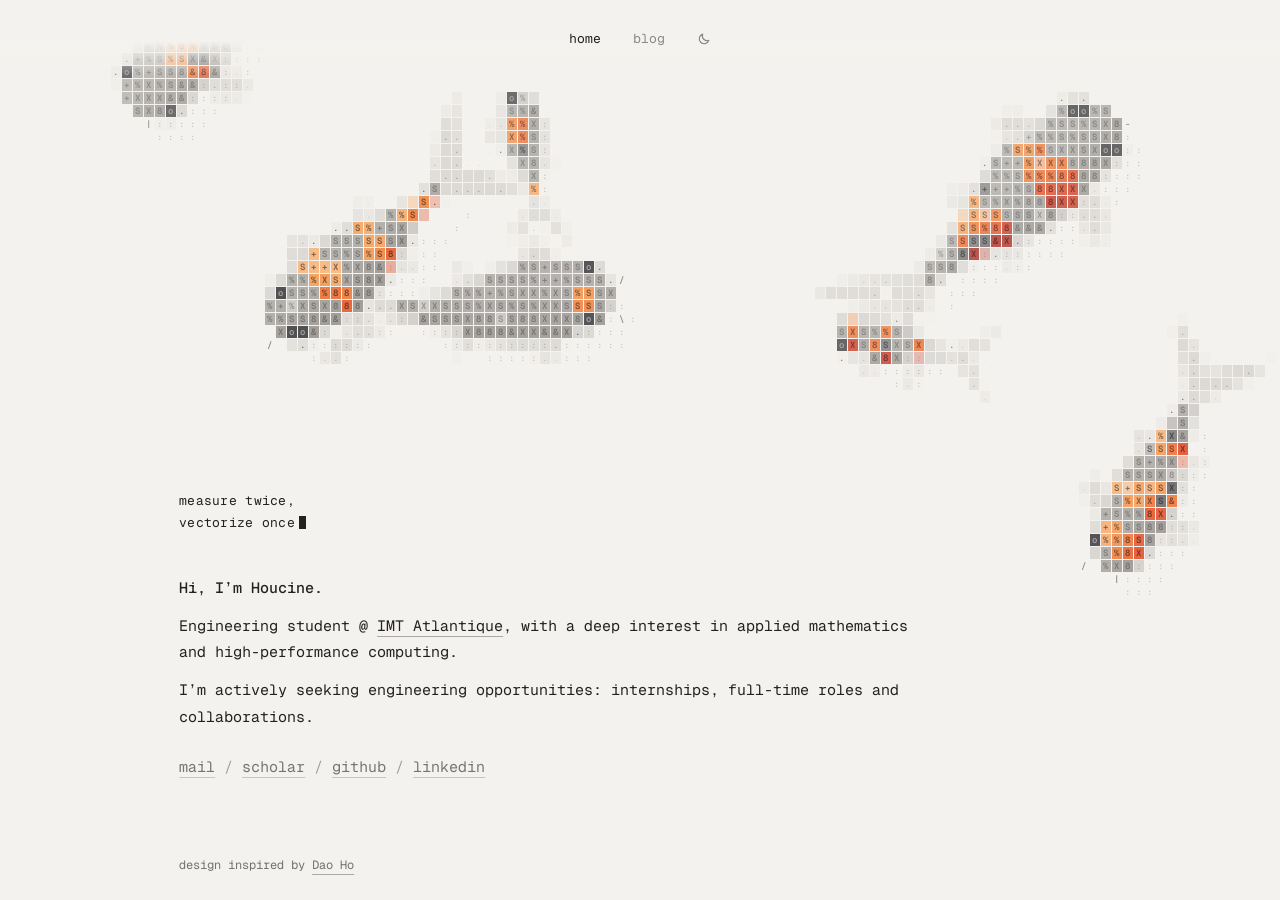
==== commit 5a005b50: "rename work page to blog and drop the Lately line from the intro" ====
--- a/index.html
+++ b/index.html
@@ -18,7 +18,7 @@
 </head>
 <body>
   <nav class="nav" aria-label="Main" data-dim>
-    <a href="./" aria-current="page">home</a><a href="work.html">work</a>
+    <a href="./" aria-current="page">home</a><a href="blog.html">blog</a>
     <button class="theme-toggle" type="button" aria-label="Toggle dark mode"><svg class="icon-moon" viewBox="0 0 16 16" fill="none" stroke="currentColor" stroke-width="1.4" stroke-linecap="round" stroke-linejoin="round" aria-hidden="true"><path d="M13.5 9.6A5.6 5.6 0 0 1 6.4 2.5a5.6 5.6 0 1 0 7.1 7.1z"/></svg><svg class="icon-sun" viewBox="0 0 16 16" fill="none" stroke="currentColor" stroke-width="1.4" stroke-linecap="round" aria-hidden="true"><circle cx="8" cy="8" r="2.8"/><path d="M8 1.2v1.6M8 13.2v1.6M1.2 8h1.6M13.2 8h1.6M3.2 3.2l1.1 1.1M11.7 11.7l1.1 1.1M3.2 12.8l1.1-1.1M11.7 4.3l1.1-1.1"/></svg></button>
   </nav>
   <canvas id="pond" aria-hidden="true"></canvas>
@@ -27,7 +27,6 @@
     <div class="intro reveal" style="--i: 1" data-avoid>
         <h1>Hi, I’m Houcine.</h1>
         <p>Engineering student @ <a href="https://www.imt-atlantique.fr/en" target="_blank" rel="noopener noreferrer">IMT Atlantique</a>, with a deep interest in applied mathematics and high-performance computing.</p>
-        <p>Lately: fast software <a class="cite" href="work.html#Leonardon2025Polar">polar codes<span class="note"><b>Low-Latency Software Polar Encoders and Decoders for Short Blocklengths</b>ISTC 2025, with M. Leonardon, A. Cassagne, R. Tajan and C. Leroux</span></a> and <a class="cite" href="work.html#Ayoubi2025Unmixing">hyperspectral unmixing<span class="note"><b>Hyperspectral imaging unmixing</b>Numerical methods project, 2025, with A. Aboulkacem and M. Soussi</span></a>.</p>
         <p>I’m actively seeking engineering opportunities: internships, full-time roles and collaborations.</p>
         <p class="links"><a href="mailto:ayoubimohammedelhoucine@gmail.com">mail</a><span class="sep"> / </span><a href="https://scholar.google.com/citations?user=-7CHMbkAAAAJ&amp;hl=fr" target="_blank" rel="noopener noreferrer">scholar</a><span class="sep"> / </span><a href="https://github.com/m23ayou2" target="_blank" rel="noopener noreferrer">github</a><span class="sep"> / </span><a href="https://www.linkedin.com/in/mohammed-el-houcine-ayoubi" target="_blank" rel="noopener noreferrer">linkedin</a></p>
     </div>
--- a/assets/css/style.css
+++ b/assets/css/style.css
@@ -1,4 +1,4 @@
-/* Cross-page fade between home and work (progressive enhancement). */
+/* Cross-page fade between home and blog (progressive enhancement). */
 @view-transition { navigation: auto; }
 
 :root {
@@ -171,43 +171,6 @@
   font-size: 12px;
 }
 
-/* Hover card on inline links, e.g. the paper behind "polar codes". */
-.cite { position: relative; }
-
-.note {
-  position: absolute;
-  left: 0;
-  bottom: calc(100% + .6rem);
-  z-index: 5;
-  width: max-content;
-  max-width: min(24rem, 80vw);
-  padding: .65rem .85rem;
-  border: 1px solid var(--faint);
-  border-radius: 8px;
-  background: var(--bg);
-  box-shadow: 0 10px 30px -14px rgb(0 0 0 / .3);
-  color: var(--muted);
-  font-size: 12px;
-  line-height: 1.55;
-  white-space: normal;
-  opacity: 0;
-  transform: translateY(4px);
-  pointer-events: none;
-  transition: opacity .15s, transform .15s;
-}
-
-.note b { display: block; margin-bottom: .25rem; color: var(--fg); font-weight: 500; }
-
-.cite:hover .note, .cite:focus-visible .note { opacity: 1; transform: none; }
-
-@media (hover: hover) {
-  .cite { white-space: nowrap; }
-}
-
-@media (hover: none), (max-width: 640px) {
-  .note { display: none; }
-}
-
 .reveal {
   animation: rise .9s cubic-bezier(.2, .7, .2, 1) both;
   animation-delay: calc(var(--i, 0) * 140ms + 80ms);
@@ -215,7 +178,7 @@
 
 @keyframes rise { from { opacity: 0; transform: translateY(10px); } }
 
-/* ---------- work ---------- */
+/* ---------- blog ---------- */
 
 .page { padding: 8.5rem var(--gutter) 2rem; }
 
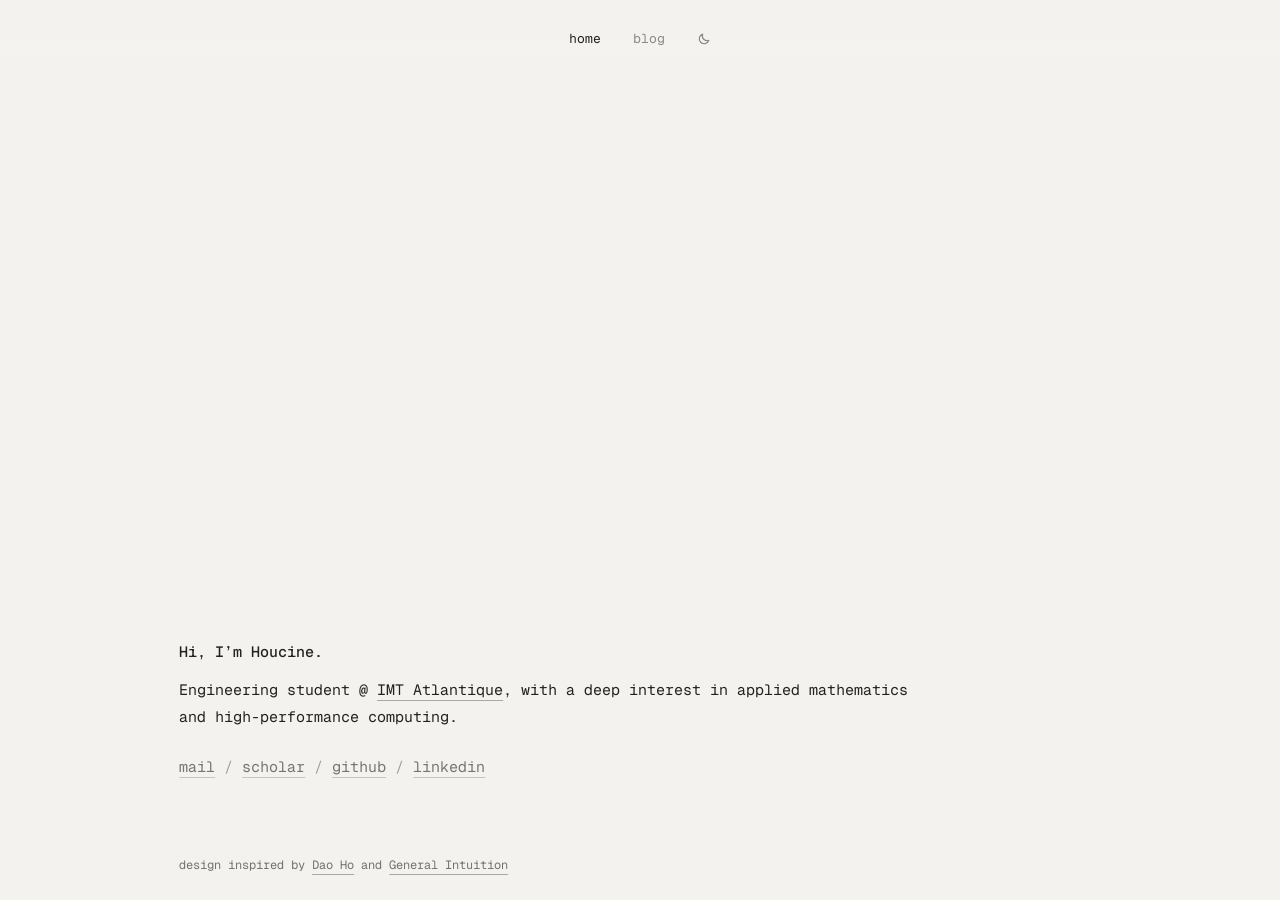
==== commit 085a93bd: "replace the koi pond with an ASCII superbike race background - race video on the home page drawn as " ====
--- a/index.html
+++ b/index.html
@@ -14,23 +14,21 @@
   <link rel="preconnect" href="https://fonts.gstatic.com" crossorigin>
   <link rel="stylesheet" href="https://fonts.googleapis.com/css2?family=Geist+Mono:wght@400;500;600&display=swap">
   <link rel="stylesheet" href="assets/css/style.css">
-  <script src="assets/js/site.js" defer></script><script src="assets/js/pond.js" defer></script>
+  <script src="assets/js/site.js" defer></script><script src="assets/js/race.js" defer></script>
 </head>
 <body>
   <nav class="nav" aria-label="Main" data-dim>
     <a href="./" aria-current="page">home</a><a href="blog.html">blog</a>
     <button class="theme-toggle" type="button" aria-label="Toggle dark mode"><svg class="icon-moon" viewBox="0 0 16 16" fill="none" stroke="currentColor" stroke-width="1.4" stroke-linecap="round" stroke-linejoin="round" aria-hidden="true"><path d="M13.5 9.6A5.6 5.6 0 0 1 6.4 2.5a5.6 5.6 0 1 0 7.1 7.1z"/></svg><svg class="icon-sun" viewBox="0 0 16 16" fill="none" stroke="currentColor" stroke-width="1.4" stroke-linecap="round" aria-hidden="true"><circle cx="8" cy="8" r="2.8"/><path d="M8 1.2v1.6M8 13.2v1.6M1.2 8h1.6M13.2 8h1.6M3.2 3.2l1.1 1.1M11.7 11.7l1.1 1.1M3.2 12.8l1.1-1.1M11.7 4.3l1.1-1.1"/></svg></button>
   </nav>
-  <canvas id="pond" aria-hidden="true"></canvas>
+  <canvas id="race" data-src="assets/video/race.mp4" aria-hidden="true"></canvas>
   <main class="hero">
-    <blockquote class="motto reveal" data-avoid>measure twice,<br>vectorize once<span class="cursor" aria-hidden="true"></span></blockquote>
-    <div class="intro reveal" style="--i: 1" data-avoid>
+    <div class="intro reveal" data-avoid>
         <h1>Hi, I’m Houcine.</h1>
         <p>Engineering student @ <a href="https://www.imt-atlantique.fr/en" target="_blank" rel="noopener noreferrer">IMT Atlantique</a>, with a deep interest in applied mathematics and high-performance computing.</p>
-        <p>I’m actively seeking engineering opportunities: internships, full-time roles and collaborations.</p>
         <p class="links"><a href="mailto:ayoubimohammedelhoucine@gmail.com">mail</a><span class="sep"> / </span><a href="https://scholar.google.com/citations?user=-7CHMbkAAAAJ&amp;hl=fr" target="_blank" rel="noopener noreferrer">scholar</a><span class="sep"> / </span><a href="https://github.com/m23ayou2" target="_blank" rel="noopener noreferrer">github</a><span class="sep"> / </span><a href="https://www.linkedin.com/in/mohammed-el-houcine-ayoubi" target="_blank" rel="noopener noreferrer">linkedin</a></p>
     </div>
-    <p class="credit reveal" style="--i: 2" data-avoid>design inspired by <a href="https://www.daoho.dev/" target="_blank" rel="noopener noreferrer">Dao Ho</a></p>
+    <p class="credit reveal" style="--i: 1" data-avoid>design inspired by <a href="https://www.daoho.dev/" target="_blank" rel="noopener noreferrer">Dao Ho</a> and <a href="https://www.generalintuition.com/" target="_blank" rel="noopener noreferrer">General Intuition</a></p>
   </main>
 </body>
 </html>
--- a/assets/css/style.css
+++ b/assets/css/style.css
@@ -108,13 +108,17 @@
 
 /* ---------- home ---------- */
 
-#pond {
+#race {
   position: fixed;
   inset: 0;
   width: 100%;
   height: 100%;
   pointer-events: none;
-}
+  opacity: 0;
+  transition: opacity 1.2s ease;
+}
+
+#race.ready { opacity: 1; }
 
 .hero {
   position: relative;
@@ -127,26 +131,6 @@
   min-height: 100dvh;
   padding: 7rem var(--gutter) clamp(3rem, 12vh, 8rem);
 }
-
-.motto {
-  width: fit-content;
-  margin: 0;
-  font-size: 13px;
-  line-height: 1.7;
-  letter-spacing: .02em;
-}
-
-.cursor {
-  display: inline-block;
-  width: .55em;
-  height: 1em;
-  margin-left: .3em;
-  vertical-align: -.15em;
-  background: currentColor;
-  animation: blink 1.1s steps(1) infinite;
-}
-
-@keyframes blink { 50% { opacity: 0; } }
 
 .intro { width: fit-content; max-width: 46rem; }
 
@@ -292,6 +276,7 @@
 .site-footer { padding: 4rem var(--gutter) 2.5rem; color: var(--muted); font-size: 12px; }
 
 @media (prefers-reduced-motion: reduce) {
-  .reveal, .cursor { animation: none; }
+  .reveal { animation: none; }
+  #race { transition: none; }
   ::view-transition-group(*), ::view-transition-old(*), ::view-transition-new(*) { animation: none !important; }
 }
